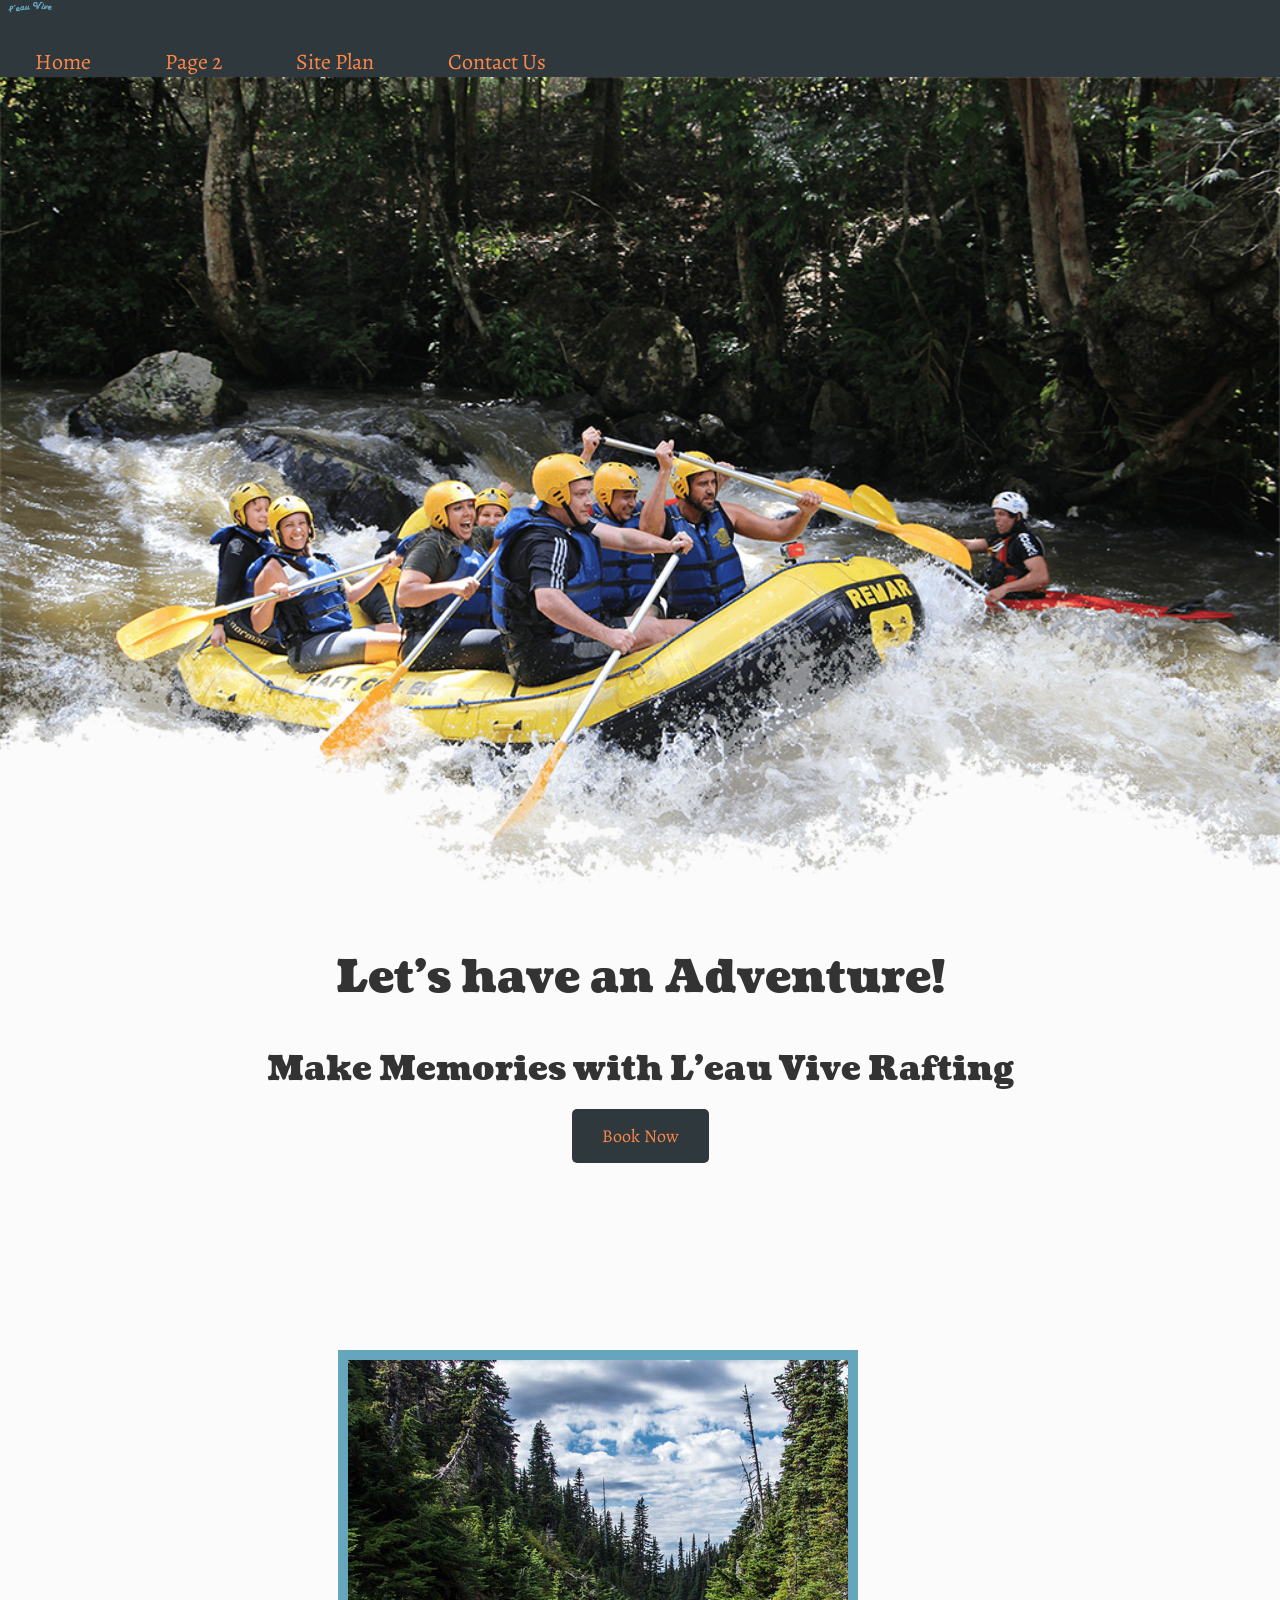
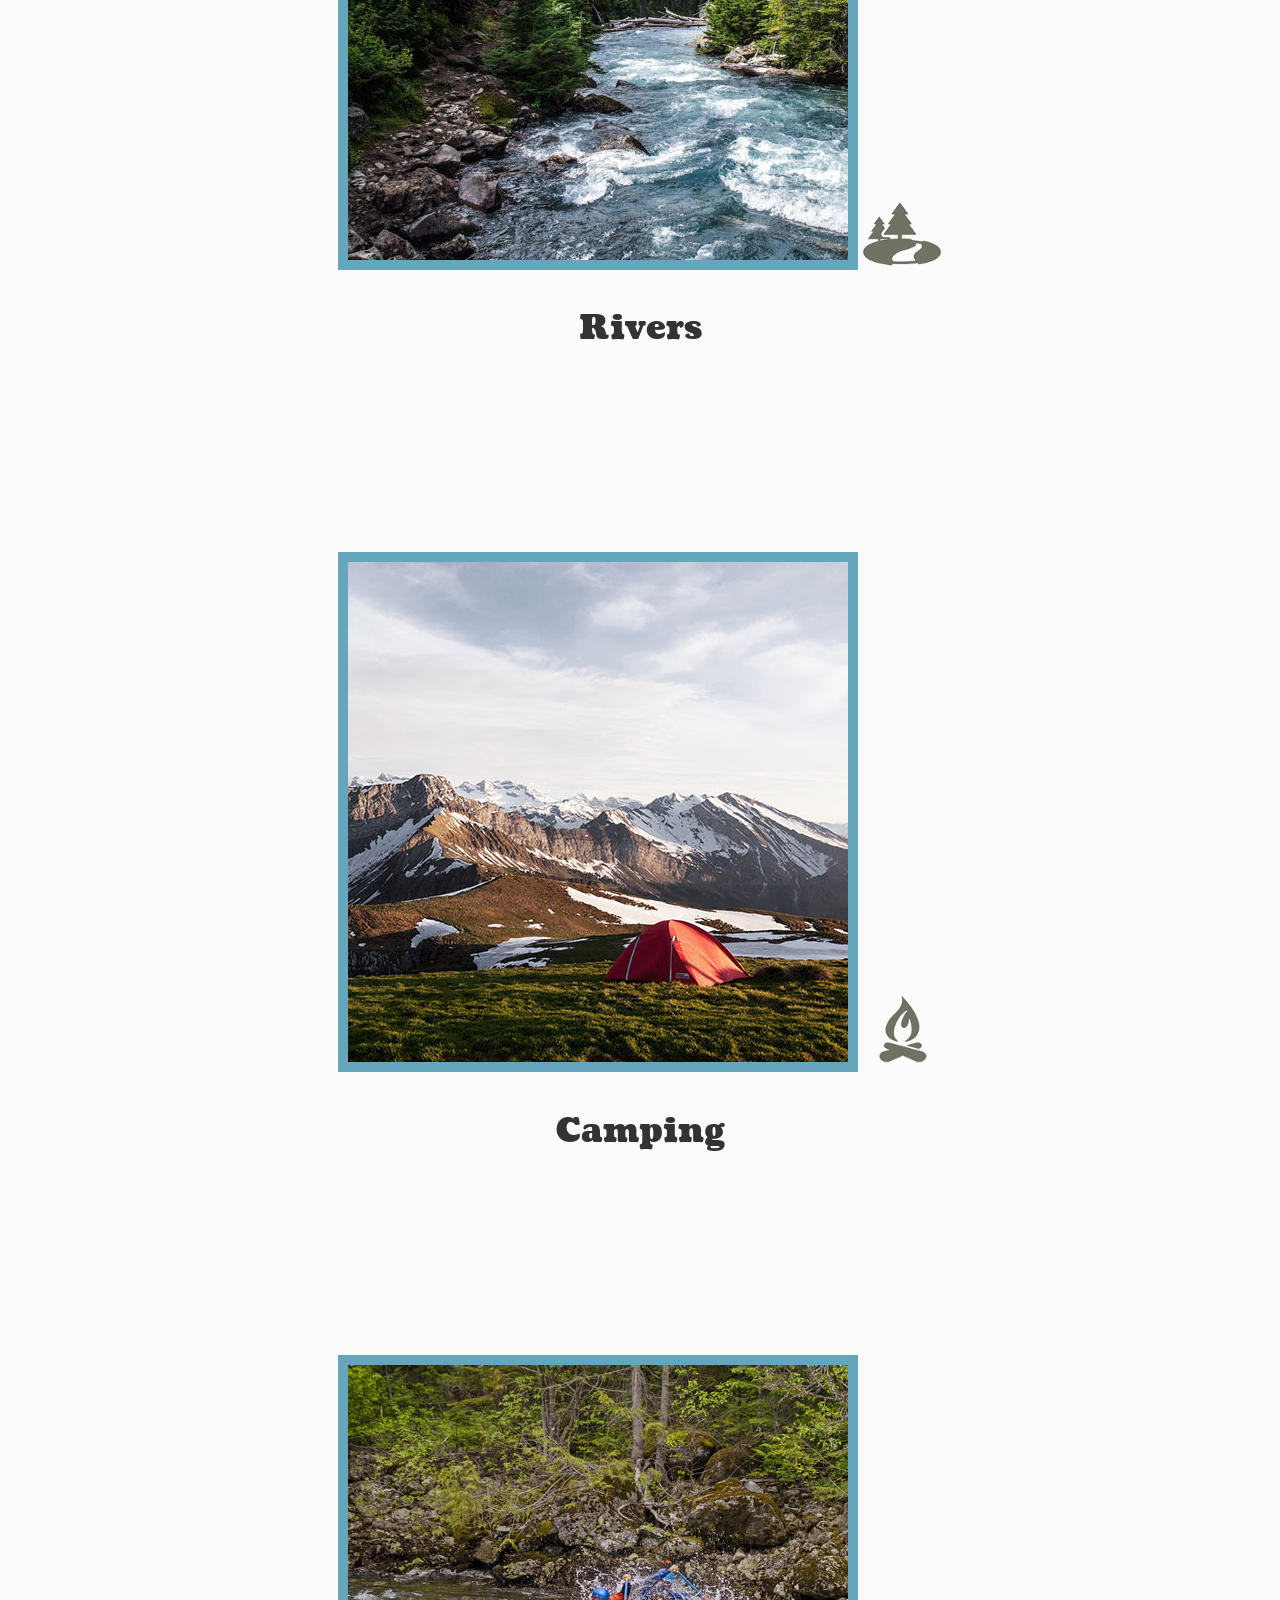
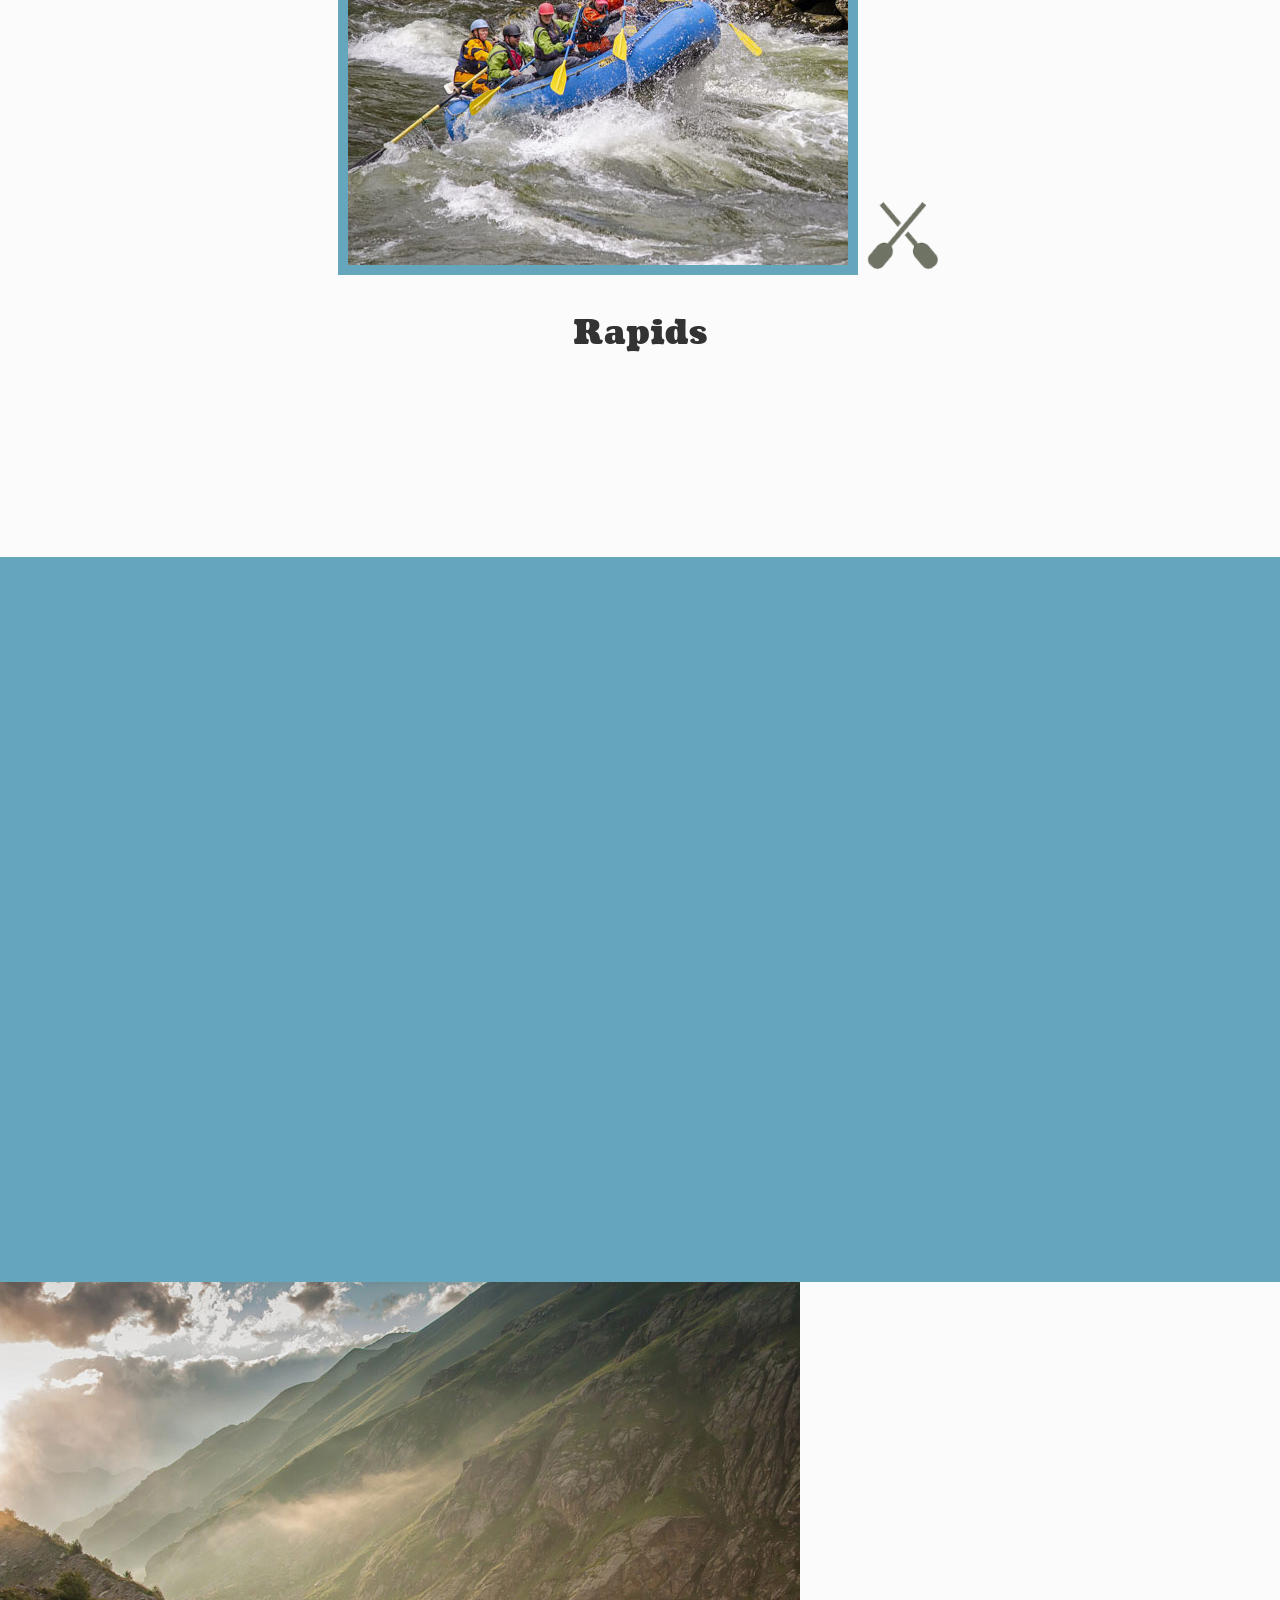
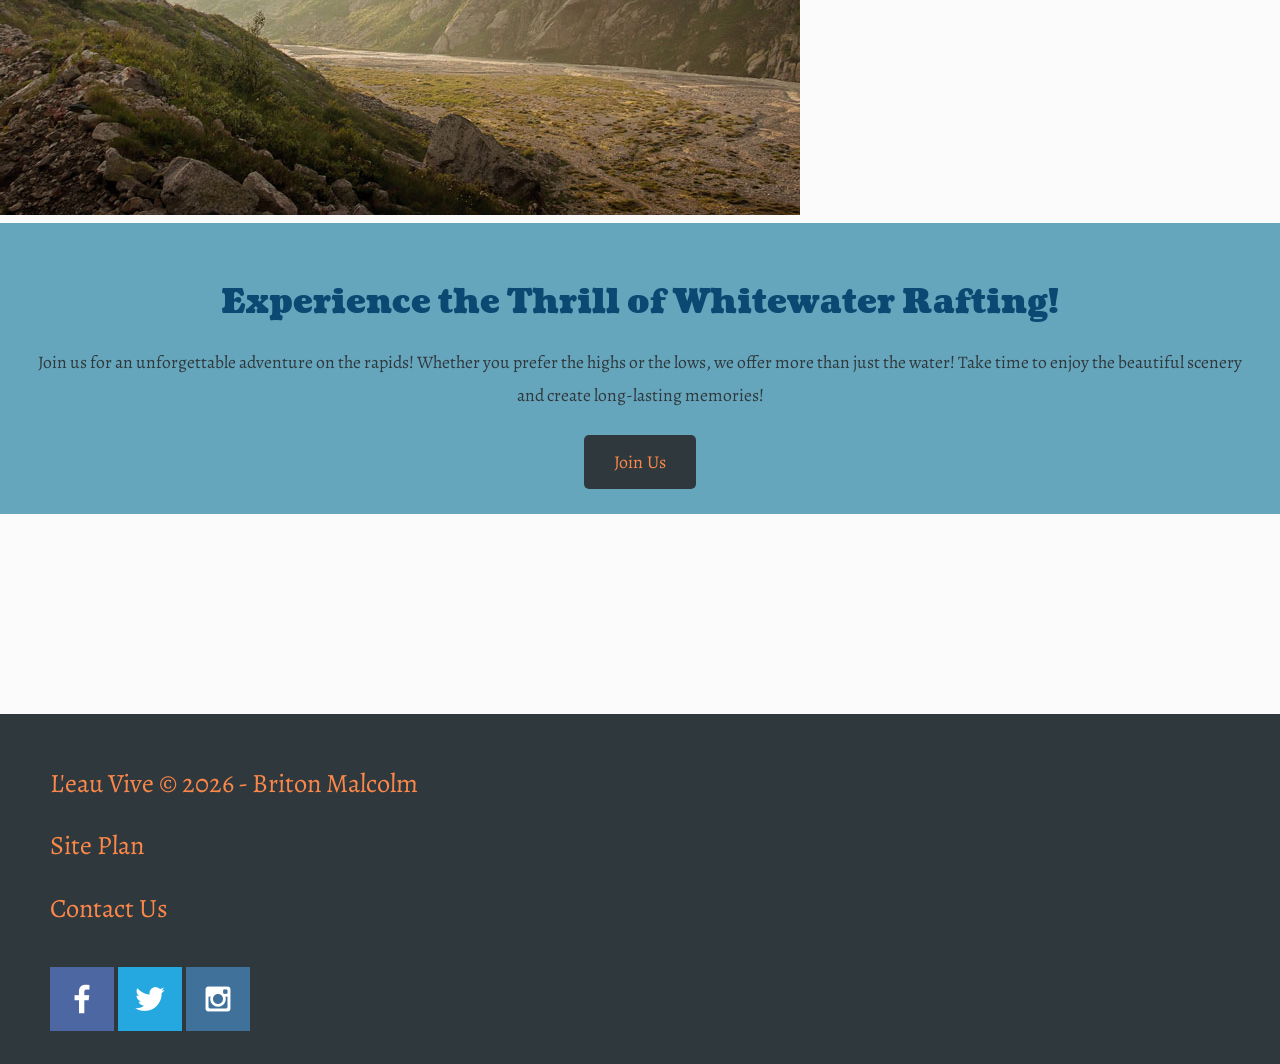
==== wwr/index.html @ 99041936 "first commit" ====
<!DOCTYPE html>
<html lang="en">
    <head>
        <meta charset="UTF-8">
        <meta name="viewport" content="width=device-width, initial-scale=1.0">
        <title>Whitewater Rafting Vacations | L'eau Vive Rafting | Home</title>
        <link rel="stylesheet" href="styles/styles.css">
    </head>
    <body>
        <div id="content">
            <header>
                <a id="logo-link" href="index.html">
                    <img class="logo" src="images/wwrlogo1.png" alt="L'eau Vive Rafting Logo">
                </a>
                <nav>
                    <a href="index.html">Home</a>
                    <a href="#">Page 2</a>
                    <a href="site-plan-rafting.html">Site Plan</a>
                    <a href="contactus.html">Contact Us</a>
                </nav>
            </header>
            <div id="hero">
                <div id="hero-box">
                    <img id="hero-img" src="images/hero.png" alt="People enjoying whitewater rafting">
                </div>
                <section id="hero-msg">
                    <h1 class="home-title">Let's have an Adventure!</h1>
                    <h2>Make Memories with L'eau Vive Rafting</h2>
                        <div class='button-box'>
                            <a class="book" href="contactus.html">Book Now</a>
                        </div>
                </section>
            </div>
            <main class="home-grid">
                    <section class="rivers-card">
                        <img class="card-img" src="images/rivers.jpg" alt="river in forest">
                        <img class="icon" src="images/river_icon.png" alt="river icon">
                        <h2>Rivers</h2>
                    </section>
                    <section class="camping-card">
                        <img class="card-img" src="images/camping.jpg" alt="tent in mountains">
                        <img class="icon" src="images/fire_icon.png" alt="fire icon">
                        <h2>Camping</h2>
                    </section>
                    <section class="rapids-card">
                        <img class="card-img" src="images/rapids.jpg" alt="rafting boat">
                        <img class="icon" src="images/oars.png" alt="oars icon">
                        <h2>Rapids</h2>
                    </section>
                    <div id="background"></div>
                    <img class="mountains" src="images/mountains.jpg" alt="Misty mountains">
                    <section class="msg">
                        <h2>Experience the Thrill of Whitewater Rafting!</h2>
                        <p>Join us for an unforgettable adventure on the rapids! Whether you prefer the highs or the lows, we offer more than just the water! Take time to enjoy the beautiful scenery and create long-lasting memories!</p>
                        <a class='join' href="rivers.html">Join Us</a>

                    </section>
            </main>
            <footer>
                <p>L'eau Vive &copy; 2026 - Briton Malcolm</p>
                <p><a href="site-plan-rafting.html">Site Plan</a></p>
                <p><a href="contactus.html">Contact Us</a></p>
                <div class="social">
                    <a href="https://facebook.com" target="_blank">
                        <img src="images/facebook.png" alt="fb icon">
                    </a>
                    <a href="https://twitter.com" target="_blank">
                        <img src="images/twitter.png" alt="twitter icon">
                    </a>
                    <a href="https://instagram.com" target="_blank">
                        <img src="images/instagram.png" alt="instagram icon">
                    </a>
                </div>
            </footer>
        </div>
    </body>
</html>
---- wwr/styles/styles.css ----
@import url('https://fonts.googleapis.com/css2?family=Alegreya:ital,wght@0,400..900;1,400..900&family=Coustard:wght@400;900&display=swap');

#content {
    max-width: 1600px;
    margin: 0 auto;
}

#hero-msg h1, #hero-msg h2 {
    text-align: center;
}

.button-box {
    text-align: center;
}

main section {
    text-align: center;
}

main section img {
    box-sizing: border-box;
}

body {
    background-color: #fcfbfb;
    font-family: "Alegreya", Helvetica, sans-serif;
    font-size: 22px;
    margin: 0;
    padding: 0;
}

header {
    background-color: #2F393D;
}

.logo {
    width: 80px;
}

#logo-link {
    padding-top: 5px;
}

.icon {
    width: 80px;
    padding-top: 10px;
}

#hero-img {
    width:100%;
}

nav a {
    background-color: #2F393D;
    text-align: center;
    text-decoration: none;
    color: #FC8749;
    padding: 35px;
}

nav a:hover {
    background-color: #4f5763;
    color: #49CDFC;
}

.home-title {
    color: #333;
    font-family: "Coustard", serif;
    font-size: 2em;
    margin-top: 10px;
}

h2 {
    color: #333;
    font-family: "Coustard", serif;
}

.book, .join {
    text-decoration: none;
    background-color: #2F393D;
    color: #FC8749;
    font-size: 18px;
    padding: 15px 30px;
    margin-top: 50px;
    border-radius: 5px;
}

.book:hover, .join:hover {
    background-color: #63767D;
    color: #49CDFC;
}

#background {
    height: 725px;
    background-color: #66A6BD;
    
}

.msg {
    line-height: 1.5em;
    padding: 35px;
    background-color: #66A6BD;

}

.msg h2 {
    color: #0b4972;
    font-family: "Coustard", serif;
}

.msg p {
    color: #2F393D;
    font-size: 0.8em;
    padding-bottom: 15px;
}

.rivers-card, .camping-card, .rapids-card {
    margin: 200px 0;
}

.card-img {
    border: 10px solid #66A6BD;
}

footer {
    background-color: #2F393D;
    color: #FC8749;
    padding: 25px 50px;
    margin-top: 200px;
}

footer a {
    text-decoration: none;
    color: #FC8749;
}

footer a:hover {
    color: #000000;
}

footer p {
    font-size:1.2em;
}

footer p a:hover {
    text-decoration: underline;
    color: #49CDFC;
}

footer .social img {
    padding-top: 15px;
}
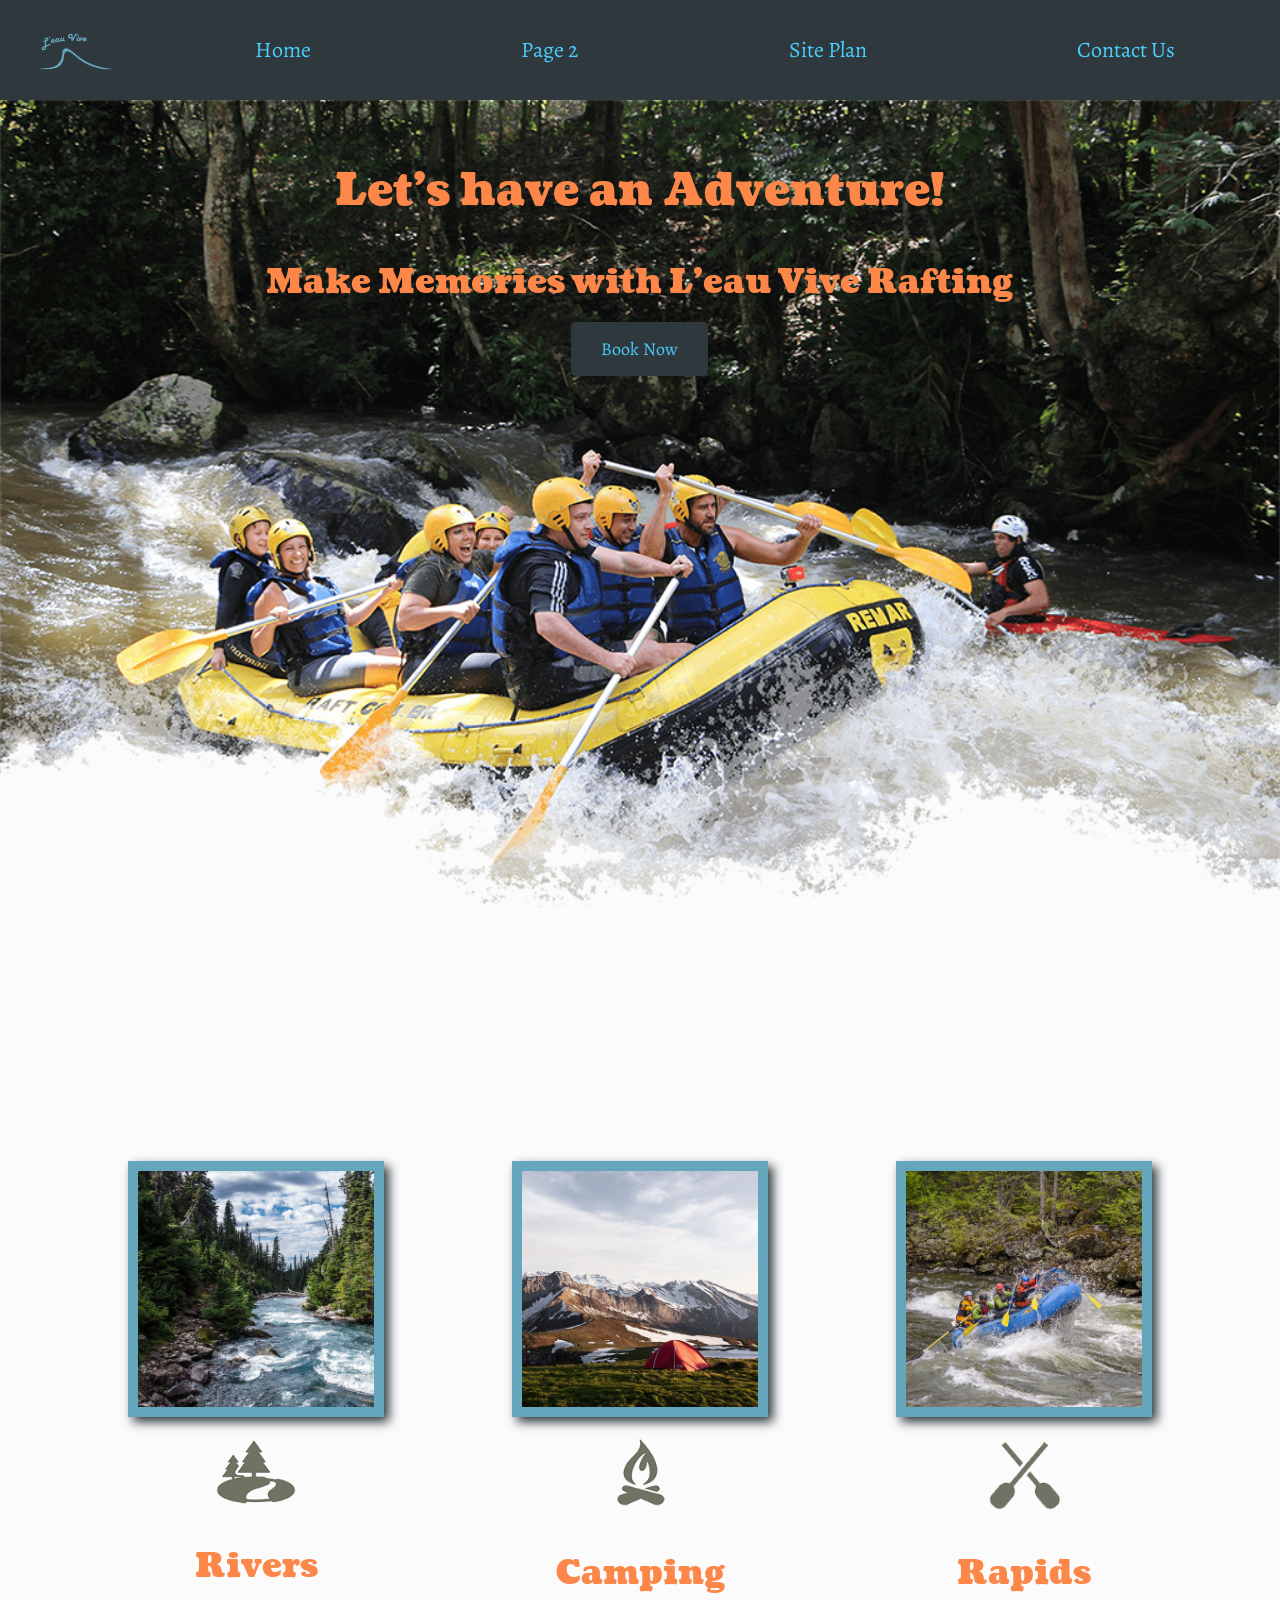
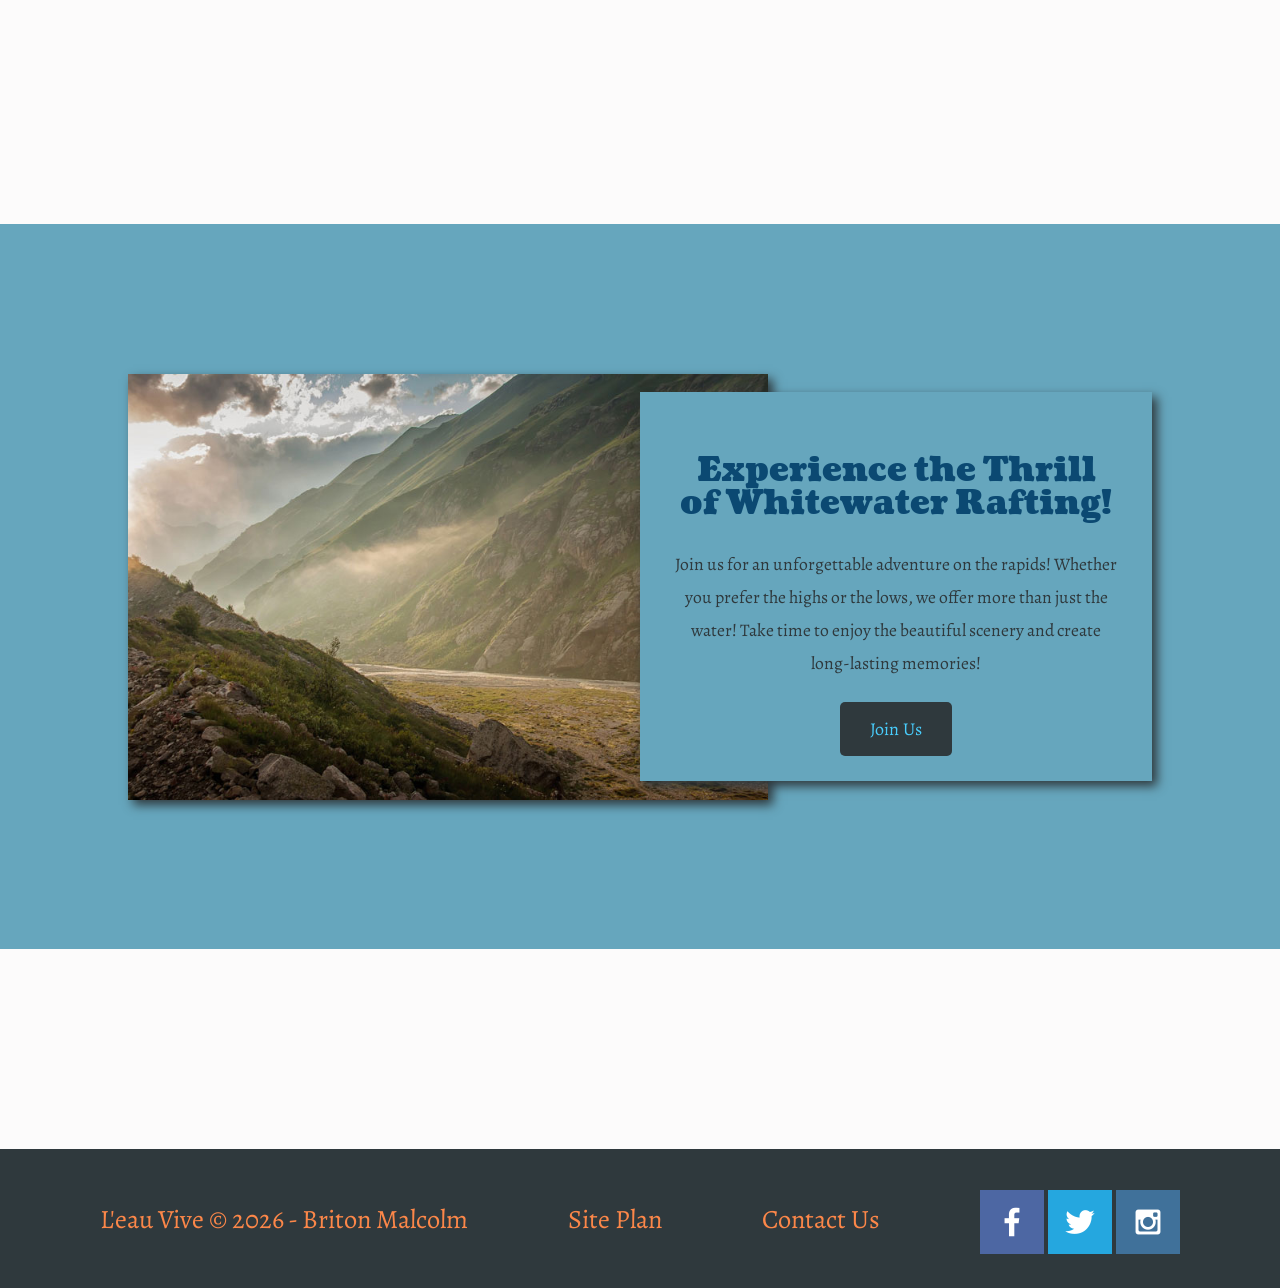
==== commit 421103c3: "adjustments" ====
--- a/wwr/index.html
+++ b/wwr/index.html
@@ -1,77 +1,77 @@
-<!DOCTYPE html>
-<html lang="en">
-    <head>
-        <meta charset="UTF-8">
-        <meta name="viewport" content="width=device-width, initial-scale=1.0">
-        <title>Whitewater Rafting Vacations | L'eau Vive Rafting | Home</title>
-        <link rel="stylesheet" href="styles/styles.css">
-    </head>
-    <body>
-        <div id="content">
-            <header>
-                <a id="logo-link" href="index.html">
-                    <img class="logo" src="images/wwrlogo1.png" alt="L'eau Vive Rafting Logo">
-                </a>
-                <nav>
-                    <a href="index.html">Home</a>
-                    <a href="#">Page 2</a>
-                    <a href="site-plan-rafting.html">Site Plan</a>
-                    <a href="contactus.html">Contact Us</a>
-                </nav>
-            </header>
-            <div id="hero">
-                <div id="hero-box">
-                    <img id="hero-img" src="images/hero.png" alt="People enjoying whitewater rafting">
-                </div>
-                <section id="hero-msg">
-                    <h1 class="home-title">Let's have an Adventure!</h1>
-                    <h2>Make Memories with L'eau Vive Rafting</h2>
-                        <div class='button-box'>
-                            <a class="book" href="contactus.html">Book Now</a>
-                        </div>
-                </section>
-            </div>
-            <main class="home-grid">
-                    <section class="rivers-card">
-                        <img class="card-img" src="images/rivers.jpg" alt="river in forest">
-                        <img class="icon" src="images/river_icon.png" alt="river icon">
-                        <h2>Rivers</h2>
-                    </section>
-                    <section class="camping-card">
-                        <img class="card-img" src="images/camping.jpg" alt="tent in mountains">
-                        <img class="icon" src="images/fire_icon.png" alt="fire icon">
-                        <h2>Camping</h2>
-                    </section>
-                    <section class="rapids-card">
-                        <img class="card-img" src="images/rapids.jpg" alt="rafting boat">
-                        <img class="icon" src="images/oars.png" alt="oars icon">
-                        <h2>Rapids</h2>
-                    </section>
-                    <div id="background"></div>
-                    <img class="mountains" src="images/mountains.jpg" alt="Misty mountains">
-                    <section class="msg">
-                        <h2>Experience the Thrill of Whitewater Rafting!</h2>
-                        <p>Join us for an unforgettable adventure on the rapids! Whether you prefer the highs or the lows, we offer more than just the water! Take time to enjoy the beautiful scenery and create long-lasting memories!</p>
-                        <a class='join' href="rivers.html">Join Us</a>
-
-                    </section>
-            </main>
-            <footer>
-                <p>L'eau Vive &copy; 2026 - Briton Malcolm</p>
-                <p><a href="site-plan-rafting.html">Site Plan</a></p>
-                <p><a href="contactus.html">Contact Us</a></p>
-                <div class="social">
-                    <a href="https://facebook.com" target="_blank">
-                        <img src="images/facebook.png" alt="fb icon">
-                    </a>
-                    <a href="https://twitter.com" target="_blank">
-                        <img src="images/twitter.png" alt="twitter icon">
-                    </a>
-                    <a href="https://instagram.com" target="_blank">
-                        <img src="images/instagram.png" alt="instagram icon">
-                    </a>
-                </div>
-            </footer>
-        </div>
-    </body>
+<!DOCTYPE html>
+<html lang="en">
+    <head>
+        <meta charset="UTF-8">
+        <meta name="viewport" content="width=device-width, initial-scale=1.0">
+        <title>Whitewater Rafting Vacations | L'eau Vive Rafting | Home</title>
+        <link rel="stylesheet" href="styles/styles.css">
+    </head>
+    <body>
+        <div id="content">
+            <header>
+                <a id="logo-link" href="index.html">
+                    <img class="logo" src="images/wwrlogo1.png" alt="L'eau Vive Rafting Logo">
+                </a>
+                <nav>
+                    <a href="index.html">Home</a>
+                    <a href="#">Page 2</a>
+                    <a href="site-plan-rafting.html">Site Plan</a>
+                    <a href="contactus.html">Contact Us</a>
+                </nav>
+            </header>
+            <div id="hero">
+                <div id="hero-box">
+                    <img id="hero-img" src="images/hero.png" alt="People enjoying whitewater rafting">
+                </div>
+                <section id="hero-msg">
+                    <h1 class="home-title">Let's have an Adventure!</h1>
+                    <h2>Make Memories with L'eau Vive Rafting</h2>
+                        <div class='button-box'>
+                            <a class="book" href="contactus.html">Book Now</a>
+                        </div>
+                </section>
+            </div>
+            <main class="home-grid">
+                    <section class="rivers-card">
+                        <img class="card-img" src="images/rivers.jpg" alt="river in forest">
+                        <img class="icon" src="images/river_icon.png" alt="river icon">
+                        <h2>Rivers</h2>
+                    </section>
+                    <section class="camping-card">
+                        <img class="card-img" src="images/camping.jpg" alt="tent in mountains">
+                        <img class="icon" src="images/fire_icon.png" alt="fire icon">
+                        <h2>Camping</h2>
+                    </section>
+                    <section class="rapids-card">
+                        <img class="card-img" src="images/rapids.jpg" alt="rafting boat">
+                        <img class="icon" src="images/oars.png" alt="oars icon">
+                        <h2>Rapids</h2>
+                    </section>
+                    <div id="background"></div>
+                    <img class="mountains" src="images/mountains.jpg" alt="Misty mountains">
+                    <section class="msg">
+                        <h2>Experience the Thrill of Whitewater Rafting!</h2>
+                        <p>Join us for an unforgettable adventure on the rapids! Whether you prefer the highs or the lows, we offer more than just the water! Take time to enjoy the beautiful scenery and create long-lasting memories!</p>
+                        <a class='join' href="rivers.html">Join Us</a>
+
+                    </section>
+            </main>
+            <footer>
+                <p>L'eau Vive &copy; 2026 - Briton Malcolm</p>
+                <p><a href="site-plan-rafting.html">Site Plan</a></p>
+                <p><a href="contactus.html">Contact Us</a></p>
+                <div class="social">
+                    <a href="https://facebook.com" target="_blank">
+                        <img src="images/facebook.png" alt="fb icon">
+                    </a>
+                    <a href="https://twitter.com" target="_blank">
+                        <img src="images/twitter.png" alt="twitter icon">
+                    </a>
+                    <a href="https://instagram.com" target="_blank">
+                        <img src="images/instagram.png" alt="instagram icon">
+                    </a>
+                </div>
+            </footer>
+        </div>
+    </body>
 </html>
--- a/wwr/styles/styles.css
+++ b/wwr/styles/styles.css
@@ -1,152 +1,266 @@
-@import url('https://fonts.googleapis.com/css2?family=Alegreya:ital,wght@0,400..900;1,400..900&family=Coustard:wght@400;900&display=swap');
-
-#content {
-    max-width: 1600px;
-    margin: 0 auto;
-}
-
-#hero-msg h1, #hero-msg h2 {
-    text-align: center;
-}
-
-.button-box {
-    text-align: center;
-}
-
-main section {
-    text-align: center;
-}
-
-main section img {
-    box-sizing: border-box;
-}
-
-body {
-    background-color: #fcfbfb;
-    font-family: "Alegreya", Helvetica, sans-serif;
-    font-size: 22px;
-    margin: 0;
-    padding: 0;
-}
-
-header {
-    background-color: #2F393D;
-}
-
-.logo {
-    width: 80px;
-}
-
-#logo-link {
-    padding-top: 5px;
-}
-
-.icon {
-    width: 80px;
-    padding-top: 10px;
-}
-
-#hero-img {
-    width:100%;
-}
-
-nav a {
-    background-color: #2F393D;
-    text-align: center;
-    text-decoration: none;
-    color: #FC8749;
-    padding: 35px;
-}
-
-nav a:hover {
-    background-color: #4f5763;
-    color: #49CDFC;
-}
-
-.home-title {
-    color: #333;
-    font-family: "Coustard", serif;
-    font-size: 2em;
-    margin-top: 10px;
-}
-
-h2 {
-    color: #333;
-    font-family: "Coustard", serif;
-}
-
-.book, .join {
-    text-decoration: none;
-    background-color: #2F393D;
-    color: #FC8749;
-    font-size: 18px;
-    padding: 15px 30px;
-    margin-top: 50px;
-    border-radius: 5px;
-}
-
-.book:hover, .join:hover {
-    background-color: #63767D;
-    color: #49CDFC;
-}
-
-#background {
-    height: 725px;
-    background-color: #66A6BD;
-    
-}
-
-.msg {
-    line-height: 1.5em;
-    padding: 35px;
-    background-color: #66A6BD;
-
-}
-
-.msg h2 {
-    color: #0b4972;
-    font-family: "Coustard", serif;
-}
-
-.msg p {
-    color: #2F393D;
-    font-size: 0.8em;
-    padding-bottom: 15px;
-}
-
-.rivers-card, .camping-card, .rapids-card {
-    margin: 200px 0;
-}
-
-.card-img {
-    border: 10px solid #66A6BD;
-}
-
-footer {
-    background-color: #2F393D;
-    color: #FC8749;
-    padding: 25px 50px;
-    margin-top: 200px;
-}
-
-footer a {
-    text-decoration: none;
-    color: #FC8749;
-}
-
-footer a:hover {
-    color: #000000;
-}
-
-footer p {
-    font-size:1.2em;
-}
-
-footer p a:hover {
-    text-decoration: underline;
-    color: #49CDFC;
-}
-
-footer .social img {
-    padding-top: 15px;
+@import url('https://fonts.googleapis.com/css2?family=Alegreya:ital,wght@0,400..900;1,400..900&family=Coustard:wght@400;900&display=swap');
+
+#content {
+    max-width: 1600px;
+    margin: 0 auto;
+}
+
+#hero {
+    display: grid;
+    grid-template-columns: 1 fr 3fr 1fr;
+}
+
+#hero-box {
+    grid-column: 1/4;
+    grid-row: 1/3;
+}
+
+#hero-msg {
+    grid-column: 2/3;
+    grid-row: 1/2;
+    margin-top: 50px;
+}
+
+#hero-msg h1, #hero-msg h2 {
+    text-align: center;
+}
+
+#hero-img {
+    width:100%;
+}
+
+.button-box {
+    text-align: center;
+}
+
+.home-grid {
+    display: grid;
+    grid-template-columns: repeat(10, 1fr)
+}
+
+main section {
+    text-align: center;
+}
+
+main section img {
+    box-sizing: border-box;
+}
+
+body {
+    background-color: #fcfbfb;
+    font-family: "Alegreya", Helvetica, sans-serif;
+    font-size: 22px;
+    margin: 0;
+    padding: 0;
+}
+
+header {
+    background-color: #2F393D;
+    display: grid;
+    grid-template-columns: 150px auto;
+}
+
+nav {
+    display: flex;
+    justify-content: space-around;
+}
+
+.logo {
+    width: 80px;
+    padding-top: 5px;
+    justify-self: center;
+    align-self: center;
+}
+
+#logo-link {
+    padding-top: 5px;
+    justify-self: center;
+    align-self: center;
+}
+
+.icon {
+    width: 80px;
+    padding-top: 10px;
+}
+
+nav a {
+    background-color: #2F393D;
+    text-align: center;
+    text-decoration: none;
+    color: #49CDFC;
+    padding: 35px;
+}
+
+nav a:hover {
+    background-color: #4f5763;
+    color: #FC8749;
+}
+
+.home-title {
+    color: #FC8749;
+    font-family: "Coustard", serif;
+    font-size: 2em;
+    margin-top: 10px;
+}
+
+h2 {
+    color: #FC8749;
+    font-family: "Coustard", serif;
+}
+
+.book, .join {
+    text-decoration: none;
+    background-color: #2F393D;
+    color: #49CDFC;
+    font-size: 18px;
+    padding: 15px 30px;
+    margin-top: 50px;
+    border-radius: 5px;
+}
+
+.book:hover, .join:hover {
+    background-color: #63767D;
+    color: #FC8749;
+}
+
+#background {
+    height: 725px;
+    background-color: #66A6BD;
+    grid-column: 1/11;
+    grid-row: 4/9;
+    
+}
+
+.msg {
+    line-height: 1.5em;
+    padding: 35px;
+    background-color: #66A6BD;
+    grid-column: 6/10;
+    grid-row: 6/7;
+    box-shadow: 5px 5px 10px #2F393D;
+}
+
+.msg h2 {
+    color: #0b4972;
+    font-family: "Coustard", serif;
+}
+
+.msg p {
+    color: #2F393D;
+    font-size: 0.8em;
+    padding-bottom: 15px;
+}
+
+.rivers-card, .camping-card, .rapids-card {
+    margin: 200px 0;
+}
+
+.rivers-card {
+    grid-column: 2/4;
+    grid-row: 2/3;
+}
+
+.camping-card {
+    grid-column: 5/7;
+    grid-row: 2/3;
+}
+
+.rapids-card {
+    grid-column: 8/10;
+    grid-row: 2/3;
+}
+
+.card-img {
+    border: 10px solid #66A6BD;
+    width: 100%;
+    transition: transform .5s;
+    box-shadow: 5px 5px 10px #2F393D;
+}
+
+.card-img:hover {
+    opacity: .6;
+    transform: scale(1.1);
+}
+
+.mountains {
+    width: 100%;
+    grid-column: 2/7;
+    grid-row: 5/8;
+    box-shadow: 5px 5px 10px #2F393D;
+}
+
+footer {
+    background-color: #2F393D;
+    color: #FC8749;
+    padding: 25px 50px;
+    margin-top: 200px;
+    display: flex;
+    justify-content: space-around;
+    align-items: center;
+}
+
+footer a {
+    text-decoration: none;
+    color: #FC8749;
+}
+
+footer a:hover {
+    color: #000000;
+}
+
+footer p {
+    font-size:1.2em;
+}
+
+footer p a:hover {
+    text-decoration: underline;
+    color: #49CDFC;
+}
+
+footer .social img {
+    padding-top: 15px;
+}
+
+@media screen and (max-width: 900px) {
+    #hero, .home-grid {
+        display: block;
+        height: auto;
+    }
+    nav, footer {
+        flex-direction: column;
+    }
+    nav a {
+        display: block;
+        padding: 15px;
+    }
+    #hero {
+        margin-top: 0;
+    }
+    #hero-msg {
+        margin-top: 0;
+    }
+    #hero-msg h4 {
+        display: none;
+    }
+    #hero-msg h1 {
+        color: #6f7364;
+    }
+    .home-title {
+        font-size: 25px;
+    }
+    .rivers-card, .camping-card, .rapids-card { 
+        margin: 50px auto;
+        width: 60%;
+    }
+    #background {
+        display: none;
+    }
+    .mountains, .msg {
+        width: 80%;
+        display: block;
+        margin: 0 auto;
+    }
+    footer {
+        margin-top: 25px;
+    }
 }
